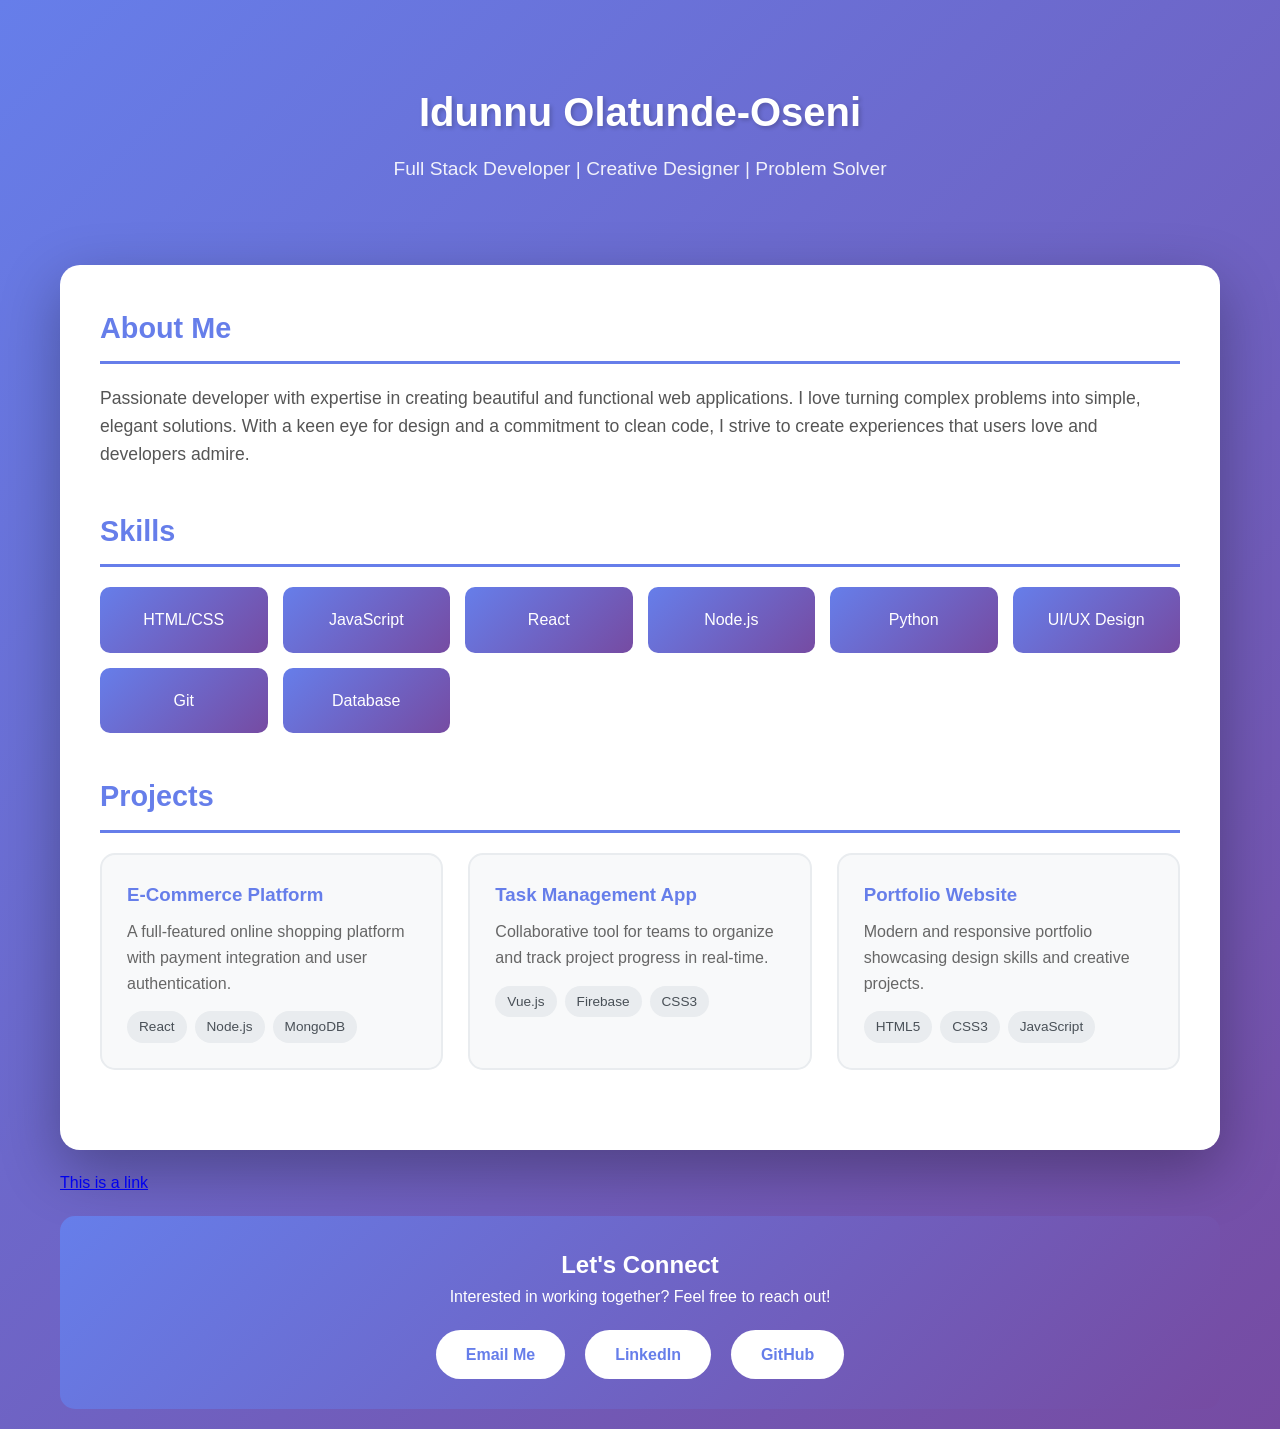
==== index.html @ c82afebd "First commit of my portfolio files" ====
<!DOCTYPE html>
<html lang="en"><head>
    <meta charset="UTF-8">
    <meta name="viewport" content="width=device-width, initial-scale=1.0">
    <title>My Portfolio</title>
    <style>
        * {
            margin: 0;
            padding: 0;
            box-sizing: border-box;
        }

        body {
            font-family: 'Segoe UI', Tahoma, Geneva, Verdana, sans-serif;
            line-height: 1.6;
            color: #333;
            background: linear-gradient(135deg, #667eea 0%, #764ba2 100%);
            min-height: 100vh;
        }

        .container {
            max-width: 1200px;
            margin: 0 auto;
            padding: 20px;
        }

        header {
            text-align: center;
            padding: 60px 20px;
            color: white;
            animation: fadeIn 1s ease-in;
        }

        .profile-img {
            width: 150px;
            height: 150px;
            border-radius: 50%;
            border: 5px solid white;
            margin-bottom: 20px;
            object-fit: cover;
            box-shadow: 0 10px 30px rgba(0,0,0,0.3);
            animation: scaleIn 0.8s ease-out;
        }

        h1 {
            font-size: 2.5em;
            margin-bottom: 10px;
            text-shadow: 2px 2px 4px rgba(0,0,0,0.2);
        }

        .tagline {
            font-size: 1.2em;
            opacity: 0.9;
        }

        .main-content {
            background: white;
            border-radius: 20px;
            padding: 40px;
            margin: 20px 0;
            box-shadow: 0 20px 60px rgba(0,0,0,0.3);
            animation: slideUp 0.8s ease-out;
        }

        .section {
            margin-bottom: 40px;
        }

        .section h2 {
            color: #667eea;
            margin-bottom: 20px;
            font-size: 1.8em;
            border-bottom: 3px solid #667eea;
            padding-bottom: 10px;
        }

        .about {
            font-size: 1.1em;
            color: #555;
        }

        .skills-grid {
            display: grid;
            grid-template-columns: repeat(auto-fit, minmax(150px, 1fr));
            gap: 15px;
            margin-top: 20px;
        }

        .skill-card {
            background: linear-gradient(135deg, #667eea 0%, #764ba2 100%);
            color: white;
            padding: 20px;
            border-radius: 10px;
            text-align: center;
            transition: transform 0.3s ease, box-shadow 0.3s ease;
            cursor: pointer;
        }

        .skill-card:hover {
            transform: translateY(-5px);
            box-shadow: 0 10px 25px rgba(102, 126, 234, 0.4);
        }

        .projects-grid {
            display: grid;
            grid-template-columns: repeat(auto-fit, minmax(280px, 1fr));
            gap: 25px;
            margin-top: 20px;
        }

        .project-card {
            background: #f8f9fa;
            border-radius: 15px;
            padding: 25px;
            transition: transform 0.3s ease, box-shadow 0.3s ease;
            border: 2px solid #e9ecef;
        }

        .project-card:hover {
            transform: translateY(-8px);
            box-shadow: 0 15px 35px rgba(0,0,0,0.15);
            border-color: #667eea;
        }

        .project-card h3 {
            color: #667eea;
            margin-bottom: 10px;
        }

        .project-card p {
            color: #666;
            margin-bottom: 15px;
        }

        .project-tags {
            display: flex;
            flex-wrap: wrap;
            gap: 8px;
        }

        .tag {
            background: #e9ecef;
            padding: 5px 12px;
            border-radius: 20px;
            font-size: 0.85em;
            color: #495057;
        }

        .contact {
            text-align: center;
            padding: 30px;
            background: linear-gradient(135deg, #667eea 0%, #764ba2 100%);
            color: white;
            border-radius: 15px;
            margin-top: 20px;
        }

        .contact-links {
            display: flex;
            justify-content: center;
            gap: 20px;
            margin-top: 20px;
            flex-wrap: wrap;
        }

        .contact-btn {
            background: white;
            color: #667eea;
            padding: 12px 30px;
            border-radius: 25px;
            text-decoration: none;
            font-weight: bold;
            transition: transform 0.3s ease, box-shadow 0.3s ease;
            display: inline-block;
        }

        .contact-btn:hover {
            transform: scale(1.05);
            box-shadow: 0 5px 20px rgba(0,0,0,0.3);
        }

        @keyframes fadeIn {
            from { opacity: 0; }
            to { opacity: 1; }
        }

        @keyframes slideUp {
            from { 
                opacity: 0;
                transform: translateY(30px);
            }
            to { 
                opacity: 1;
                transform: translateY(0);
            }
        }

        @keyframes scaleIn {
            from { 
                opacity: 0;
                transform: scale(0.8);
            }
            to { 
                opacity: 1;
                transform: scale(1);
            }
        }

        @media (max-width: 768px) {
            h1 {
                font-size: 2em;
            }

            .main-content {
                padding: 25px;
            }

            .section h2 {
                font-size: 1.5em;
            }

            .skills-grid {
                grid-template-columns: repeat(auto-fit, minmax(120px, 1fr));
            }

            .projects-grid {
                grid-template-columns: 1fr;
            }
        }

        @media (max-width: 480px) {
            header {
                padding: 40px 15px;
            }

            h1 {
                font-size: 1.8em;
            }

            .tagline {
                font-size: 1em;
            }

            .main-content {
                padding: 20px;
            }

            .contact-links {
                flex-direction: column;
                align-items: center;
            }
        }
    </style>
</head>
<body>
    <div class="container">
        <header>
            <h1>Idunnu Olatunde-Oseni</h1>
            <p class="tagline">Full Stack Developer | Creative Designer | Problem Solver</p>
        </header>

        <div class="main-content">
            <section class="section">
                <h2>About Me</h2>
                <p class="about">
                    Passionate developer with expertise in creating beautiful and functional web applications. 
                    I love turning complex problems into simple, elegant solutions. With a keen eye for design 
                    and a commitment to clean code, I strive to create experiences that users love and developers admire.
                </p>
            </section>

            <section class="section">
                <h2>Skills</h2>
                <div class="skills-grid">
                    <div class="skill-card">HTML/CSS</div>
                    <div class="skill-card">JavaScript</div>
                    <div class="skill-card">React</div>
                    <div class="skill-card">Node.js</div>
                    <div class="skill-card">Python</div>
                    <div class="skill-card">UI/UX Design</div>
                    <div class="skill-card">Git</div>
                    <div class="skill-card">Database</div>
                </div>
            </section>

            <section class="section">
                <h2>Projects</h2>
                <div class="projects-grid">
                    <div class="project-card">
                        <h3>E-Commerce Platform</h3>
                        <p>A full-featured online shopping platform with payment integration and user authentication.</p>
                        <div class="project-tags">
                            <span class="tag">React</span>
                            <span class="tag">Node.js</span>
                            <span class="tag">MongoDB</span>
                        </div>
                    </div>
                    <div class="project-card">
                        <h3>Task Management App</h3>
                        <p>Collaborative tool for teams to organize and track project progress in real-time.</p>
                        <div class="project-tags">
                            <span class="tag">Vue.js</span>
                            <span class="tag">Firebase</span>
                            <span class="tag">CSS3</span>
                        </div>
                    </div>
                    <div class="project-card">
                        <h3>Portfolio Website</h3>
                        <p>Modern and responsive portfolio showcasing design skills and creative projects.</p>
                        <div class="project-tags">
                            <span class="tag">HTML5</span>
                            <span class="tag">CSS3</span>
                            <span class="tag">JavaScript</span>
                        </div>
                    </div>
                </div>
            </section>
        </div>
        <a href="about.html">This is a link</a>

        <div class="contact">
            <h2>Let's Connect</h2>
            <p>Interested in working together? Feel free to reach out!</p>
            <div class="contact-links">
                <a href="mailto:your.email@example.com" class="contact-btn">Email Me</a>
                <a href="#" class="contact-btn">LinkedIn</a>
                <a href="#" class="contact-btn">GitHub</a>
            </div>
        </div>
    </div>

</body></html>
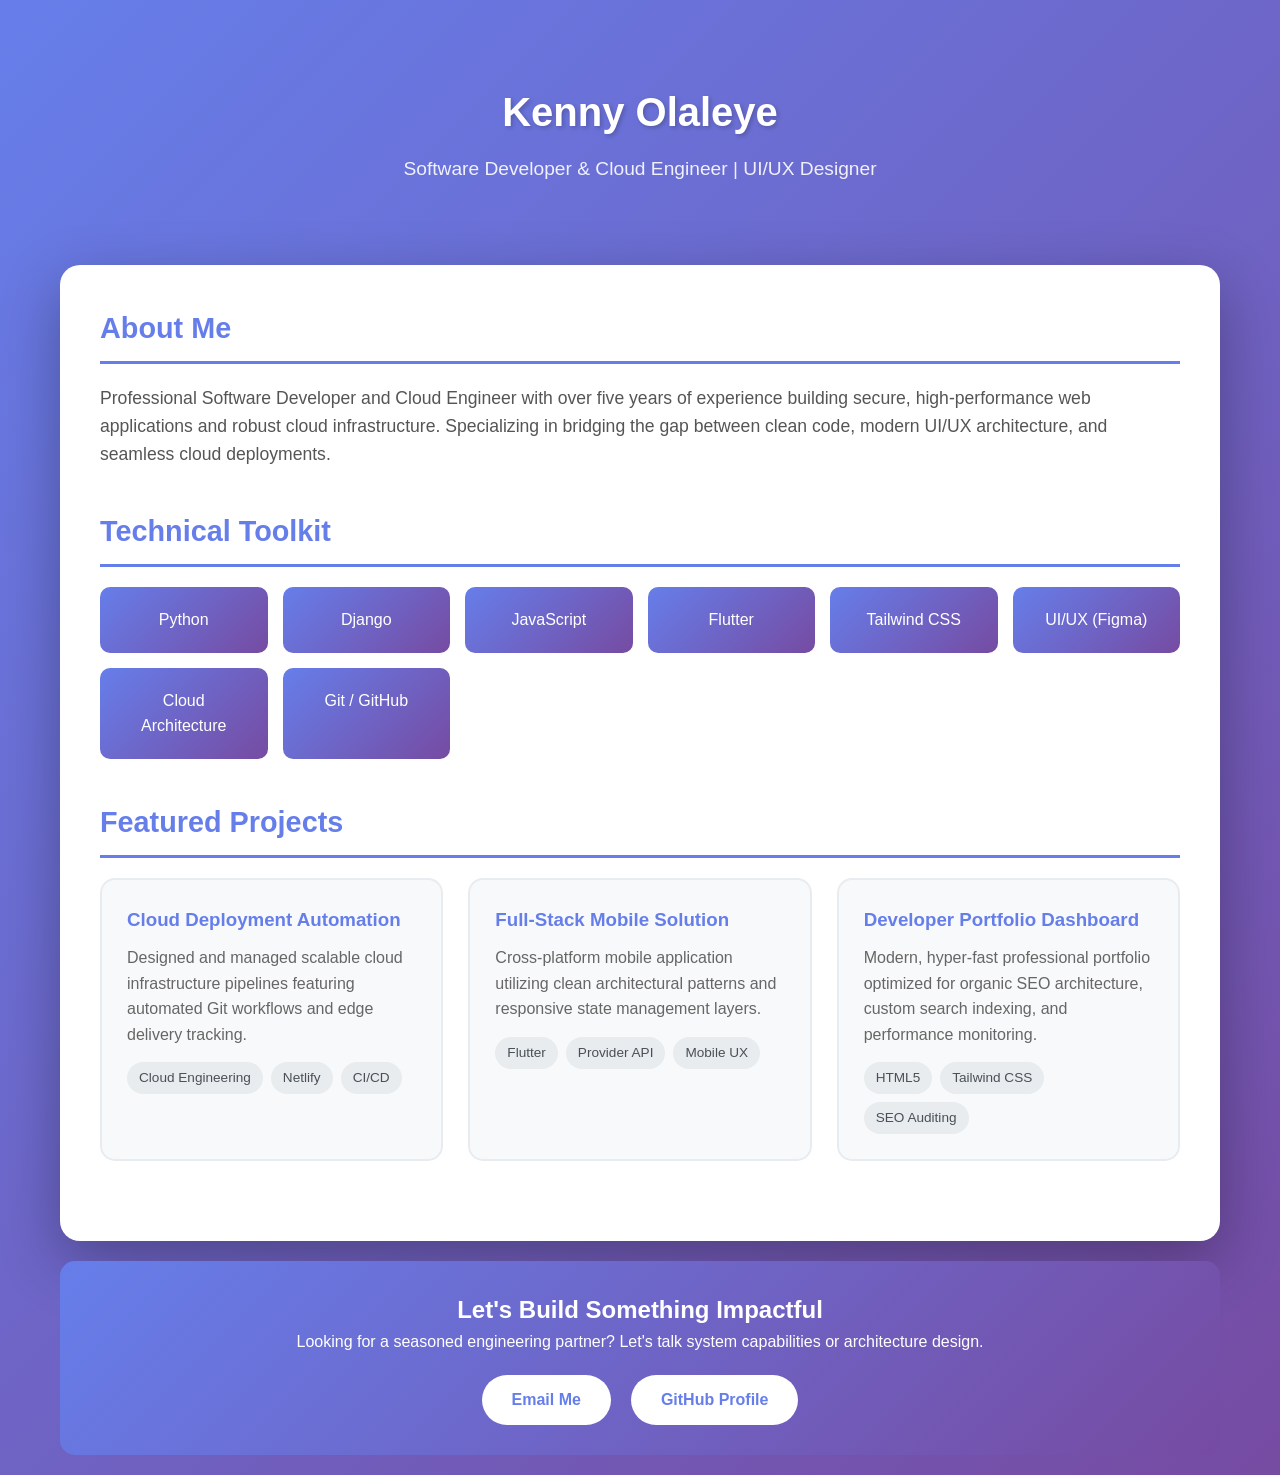
==== commit 9fc35f90: "Add Bing verification tag and optimize core professional SEO keywords" ====
--- a/index.html
+++ b/index.html
@@ -1,8 +1,13 @@
 <!DOCTYPE html>
-<html lang="en"><head>
+<html lang="en">
+<head>
     <meta charset="UTF-8">
     <meta name="viewport" content="width=device-width, initial-scale=1.0">
-    <title>My Portfolio</title>
+    <title>Idunnu Olatunde-oseni | Portfolio</title>
+    
+    <!-- Bing Webmaster Tools Verification Tag -->
+    <meta name="msvalidate.01" content="B39F372C4322E5FAC7801626B7F39C7C" />
+
     <style>
         * {
             margin: 0;
@@ -255,78 +260,74 @@
 <body>
     <div class="container">
         <header>
-            <h1>Idunnu Olatunde-Oseni</h1>
-            <p class="tagline">Full Stack Developer | Creative Designer | Problem Solver</p>
+            <h1>Kenny Olaleye</h1>
+            <p class="tagline">Software Developer & Cloud Engineer | UI/UX Designer</p>
         </header>
 
         <div class="main-content">
             <section class="section">
                 <h2>About Me</h2>
                 <p class="about">
-                    Passionate developer with expertise in creating beautiful and functional web applications. 
-                    I love turning complex problems into simple, elegant solutions. With a keen eye for design 
-                    and a commitment to clean code, I strive to create experiences that users love and developers admire.
+                    Professional Software Developer and Cloud Engineer with over five years of experience building secure, high-performance web applications and robust cloud infrastructure. Specializing in bridging the gap between clean code, modern UI/UX architecture, and seamless cloud deployments.
                 </p>
             </section>
 
             <section class="section">
-                <h2>Skills</h2>
+                <h2>Technical Toolkit</h2>
                 <div class="skills-grid">
-                    <div class="skill-card">HTML/CSS</div>
+                    <div class="skill-card">Python</div>
+                    <div class="skill-card">Django</div>
                     <div class="skill-card">JavaScript</div>
-                    <div class="skill-card">React</div>
-                    <div class="skill-card">Node.js</div>
-                    <div class="skill-card">Python</div>
-                    <div class="skill-card">UI/UX Design</div>
-                    <div class="skill-card">Git</div>
-                    <div class="skill-card">Database</div>
+                    <div class="skill-card">Flutter</div>
+                    <div class="skill-card">Tailwind CSS</div>
+                    <div class="skill-card">UI/UX (Figma)</div>
+                    <div class="skill-card">Cloud Architecture</div>
+                    <div class="skill-card">Git / GitHub</div>
                 </div>
             </section>
 
             <section class="section">
-                <h2>Projects</h2>
+                <h2>Featured Projects</h2>
                 <div class="projects-grid">
                     <div class="project-card">
-                        <h3>E-Commerce Platform</h3>
-                        <p>A full-featured online shopping platform with payment integration and user authentication.</p>
+                        <h3>Cloud Deployment Automation</h3>
+                        <p>Designed and managed scalable cloud infrastructure pipelines featuring automated Git workflows and edge delivery tracking.</p>
                         <div class="project-tags">
-                            <span class="tag">React</span>
-                            <span class="tag">Node.js</span>
-                            <span class="tag">MongoDB</span>
+                            <span class="tag">Cloud Engineering</span>
+                            <span class="tag">Netlify</span>
+                            <span class="tag">CI/CD</span>
                         </div>
                     </div>
                     <div class="project-card">
-                        <h3>Task Management App</h3>
-                        <p>Collaborative tool for teams to organize and track project progress in real-time.</p>
+                        <h3>Full-Stack Mobile Solution</h3>
+                        <p>Cross-platform mobile application utilizing clean architectural patterns and responsive state management layers.</p>
                         <div class="project-tags">
-                            <span class="tag">Vue.js</span>
-                            <span class="tag">Firebase</span>
-                            <span class="tag">CSS3</span>
+                            <span class="tag">Flutter</span>
+                            <span class="tag">Provider API</span>
+                            <span class="tag">Mobile UX</span>
                         </div>
                     </div>
                     <div class="project-card">
-                        <h3>Portfolio Website</h3>
-                        <p>Modern and responsive portfolio showcasing design skills and creative projects.</p>
+                        <h3>Developer Portfolio Dashboard</h3>
+                        <p>Modern, hyper-fast professional portfolio optimized for organic SEO architecture, custom search indexing, and performance monitoring.</p>
                         <div class="project-tags">
                             <span class="tag">HTML5</span>
-                            <span class="tag">CSS3</span>
-                            <span class="tag">JavaScript</span>
+                            <span class="tag">Tailwind CSS</span>
+                            <span class="tag">SEO Auditing</span>
                         </div>
                     </div>
                 </div>
             </section>
         </div>
-        <a href="about.html">This is a link</a>
 
         <div class="contact">
-            <h2>Let's Connect</h2>
-            <p>Interested in working together? Feel free to reach out!</p>
+            <h2>Let's Build Something Impactful</h2>
+            <p>Looking for a seasoned engineering partner? Let's talk system capabilities or architecture design.</p>
             <div class="contact-links">
-                <a href="mailto:your.email@example.com" class="contact-btn">Email Me</a>
-                <a href="#" class="contact-btn">LinkedIn</a>
-                <a href="#" class="contact-btn">GitHub</a>
+                <a href="mailto:olatundeidunnu@gmail.com" class="contact-btn">Email Me</a>
+                <a href="https://github.com/olatundeidunnu-blip" class="contact-btn">GitHub Profile</a>
             </div>
         </div>
     </div>
-
-</body></html>+</body>
+</html>
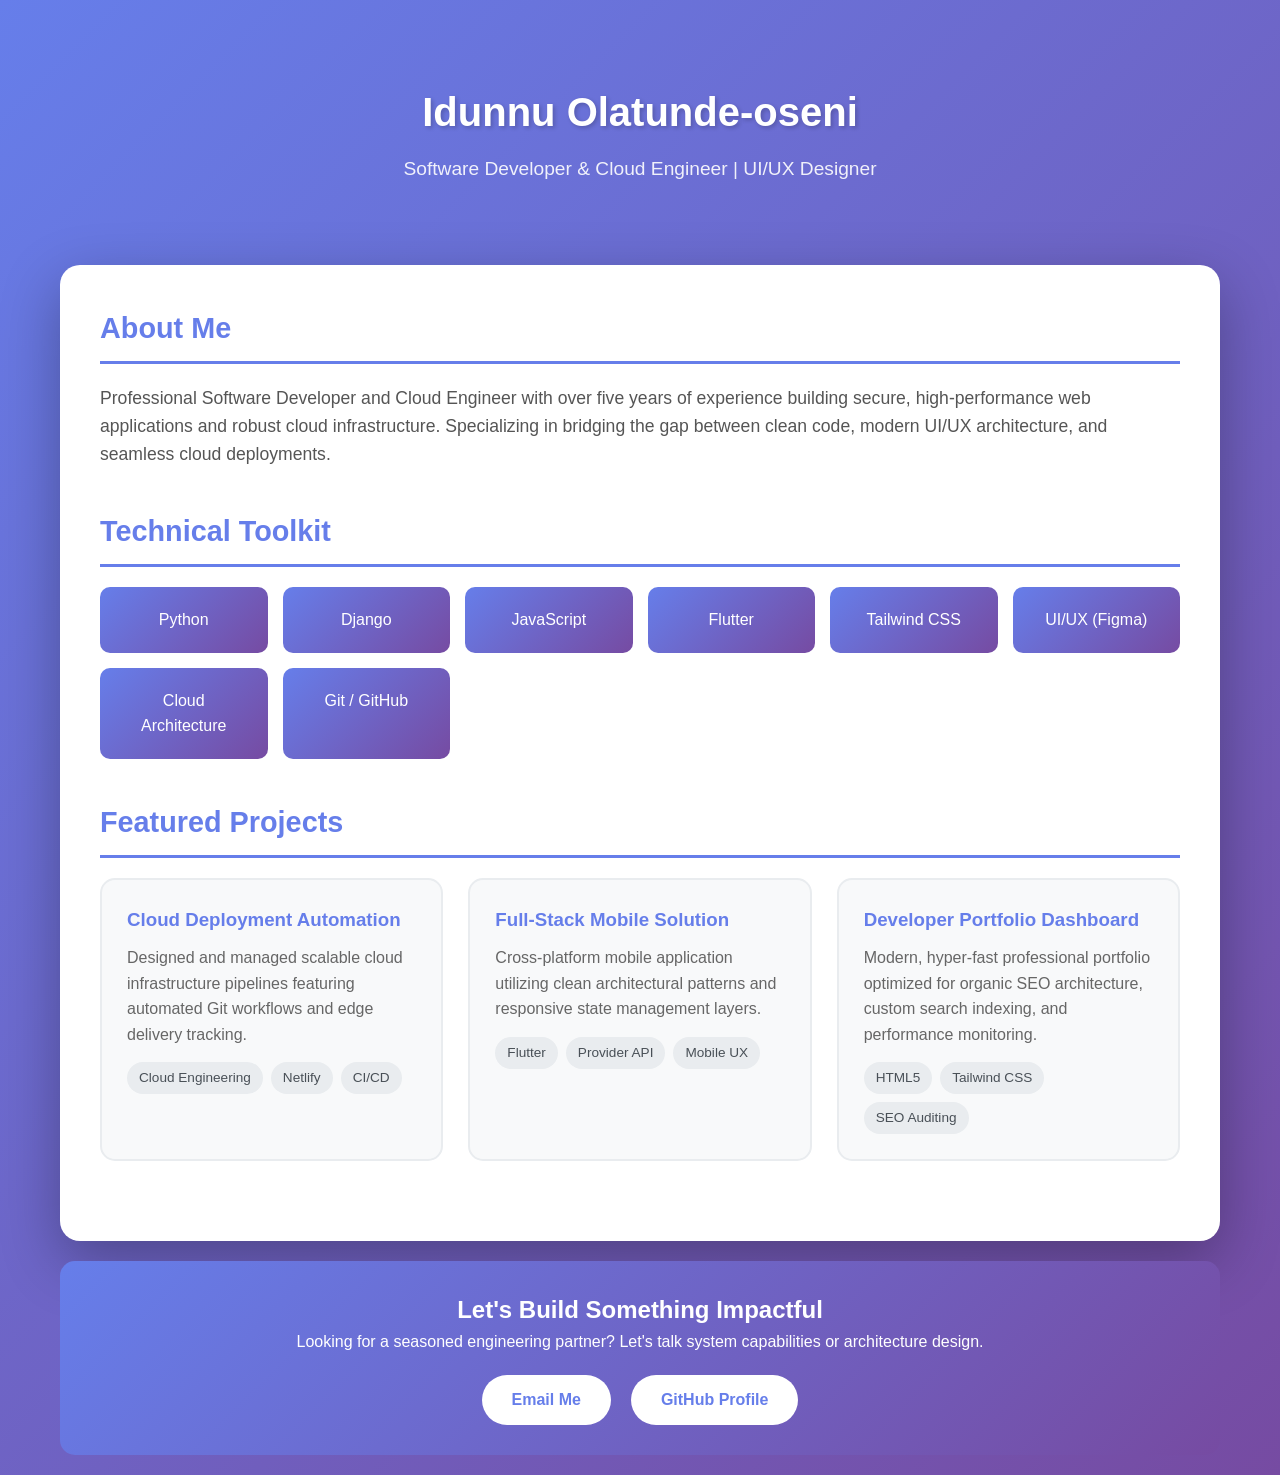
==== commit 6f428813: "Update portfolio experience and technical toolkit badges" ====
--- a/index.html
+++ b/index.html
@@ -260,7 +260,7 @@
 <body>
     <div class="container">
         <header>
-            <h1>Kenny Olaleye</h1>
+            <h1>Idunnu Olatunde-oseni</h1>
             <p class="tagline">Software Developer & Cloud Engineer | UI/UX Designer</p>
         </header>
 
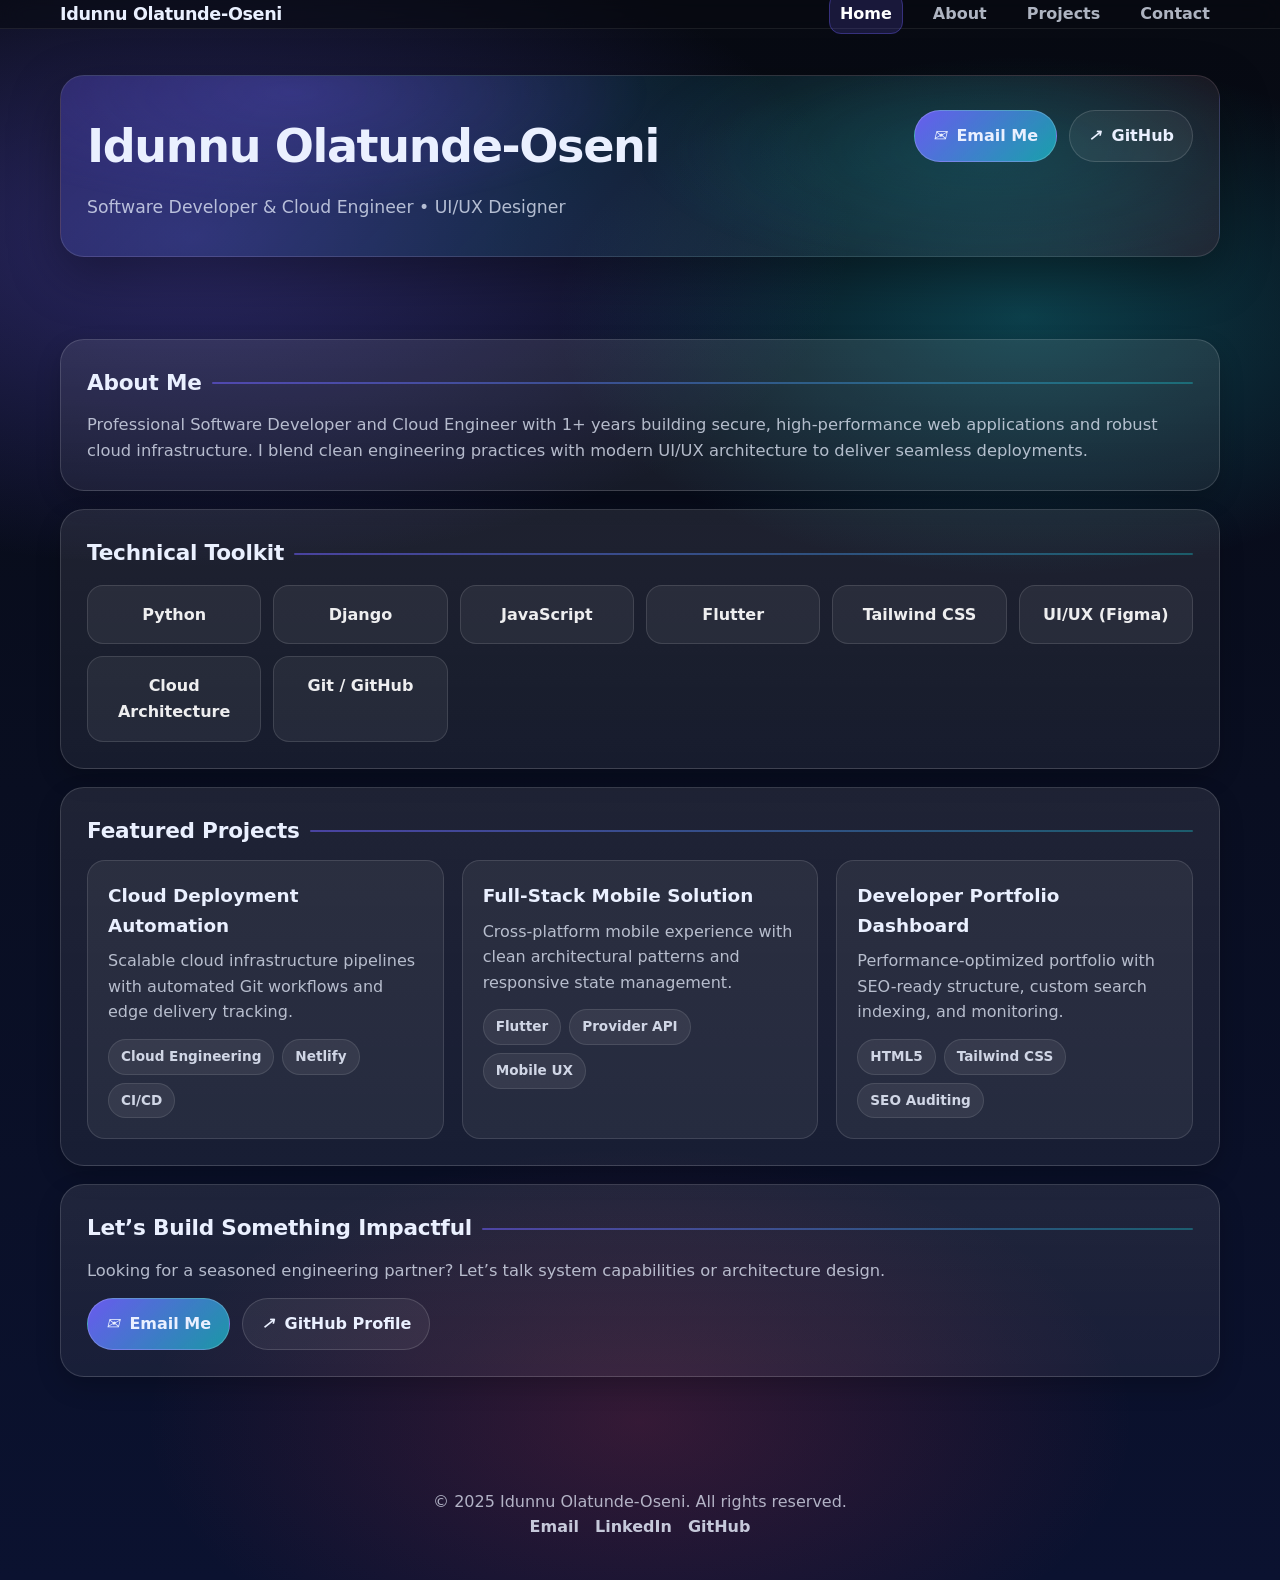
==== commit 228cc27e: "Refine portfolio content and layout adjustments" ====
--- a/index.html
+++ b/index.html
@@ -3,272 +3,49 @@
 <head>
     <meta charset="UTF-8">
     <meta name="viewport" content="width=device-width, initial-scale=1.0">
-    <title>Idunnu Olatunde-oseni | Portfolio</title>
+<title>Olatunde-Oseni | Portfolio</title>
     
     <!-- Bing Webmaster Tools Verification Tag -->
     <meta name="msvalidate.01" content="B39F372C4322E5FAC7801626B7F39C7C" />
 
-    <style>
-        * {
-            margin: 0;
-            padding: 0;
-            box-sizing: border-box;
-        }
+    <link rel="stylesheet" href="styles.css">
 
-        body {
-            font-family: 'Segoe UI', Tahoma, Geneva, Verdana, sans-serif;
-            line-height: 1.6;
-            color: #333;
-            background: linear-gradient(135deg, #667eea 0%, #764ba2 100%);
-            min-height: 100vh;
-        }
-
-        .container {
-            max-width: 1200px;
-            margin: 0 auto;
-            padding: 20px;
-        }
-
-        header {
-            text-align: center;
-            padding: 60px 20px;
-            color: white;
-            animation: fadeIn 1s ease-in;
-        }
-
-        .profile-img {
-            width: 150px;
-            height: 150px;
-            border-radius: 50%;
-            border: 5px solid white;
-            margin-bottom: 20px;
-            object-fit: cover;
-            box-shadow: 0 10px 30px rgba(0,0,0,0.3);
-            animation: scaleIn 0.8s ease-out;
-        }
-
-        h1 {
-            font-size: 2.5em;
-            margin-bottom: 10px;
-            text-shadow: 2px 2px 4px rgba(0,0,0,0.2);
-        }
-
-        .tagline {
-            font-size: 1.2em;
-            opacity: 0.9;
-        }
-
-        .main-content {
-            background: white;
-            border-radius: 20px;
-            padding: 40px;
-            margin: 20px 0;
-            box-shadow: 0 20px 60px rgba(0,0,0,0.3);
-            animation: slideUp 0.8s ease-out;
-        }
-
-        .section {
-            margin-bottom: 40px;
-        }
-
-        .section h2 {
-            color: #667eea;
-            margin-bottom: 20px;
-            font-size: 1.8em;
-            border-bottom: 3px solid #667eea;
-            padding-bottom: 10px;
-        }
-
-        .about {
-            font-size: 1.1em;
-            color: #555;
-        }
-
-        .skills-grid {
-            display: grid;
-            grid-template-columns: repeat(auto-fit, minmax(150px, 1fr));
-            gap: 15px;
-            margin-top: 20px;
-        }
-
-        .skill-card {
-            background: linear-gradient(135deg, #667eea 0%, #764ba2 100%);
-            color: white;
-            padding: 20px;
-            border-radius: 10px;
-            text-align: center;
-            transition: transform 0.3s ease, box-shadow 0.3s ease;
-            cursor: pointer;
-        }
-
-        .skill-card:hover {
-            transform: translateY(-5px);
-            box-shadow: 0 10px 25px rgba(102, 126, 234, 0.4);
-        }
-
-        .projects-grid {
-            display: grid;
-            grid-template-columns: repeat(auto-fit, minmax(280px, 1fr));
-            gap: 25px;
-            margin-top: 20px;
-        }
-
-        .project-card {
-            background: #f8f9fa;
-            border-radius: 15px;
-            padding: 25px;
-            transition: transform 0.3s ease, box-shadow 0.3s ease;
-            border: 2px solid #e9ecef;
-        }
-
-        .project-card:hover {
-            transform: translateY(-8px);
-            box-shadow: 0 15px 35px rgba(0,0,0,0.15);
-            border-color: #667eea;
-        }
-
-        .project-card h3 {
-            color: #667eea;
-            margin-bottom: 10px;
-        }
-
-        .project-card p {
-            color: #666;
-            margin-bottom: 15px;
-        }
-
-        .project-tags {
-            display: flex;
-            flex-wrap: wrap;
-            gap: 8px;
-        }
-
-        .tag {
-            background: #e9ecef;
-            padding: 5px 12px;
-            border-radius: 20px;
-            font-size: 0.85em;
-            color: #495057;
-        }
-
-        .contact {
-            text-align: center;
-            padding: 30px;
-            background: linear-gradient(135deg, #667eea 0%, #764ba2 100%);
-            color: white;
-            border-radius: 15px;
-            margin-top: 20px;
-        }
-
-        .contact-links {
-            display: flex;
-            justify-content: center;
-            gap: 20px;
-            margin-top: 20px;
-            flex-wrap: wrap;
-        }
-
-        .contact-btn {
-            background: white;
-            color: #667eea;
-            padding: 12px 30px;
-            border-radius: 25px;
-            text-decoration: none;
-            font-weight: bold;
-            transition: transform 0.3s ease, box-shadow 0.3s ease;
-            display: inline-block;
-        }
-
-        .contact-btn:hover {
-            transform: scale(1.05);
-            box-shadow: 0 5px 20px rgba(0,0,0,0.3);
-        }
-
-        @keyframes fadeIn {
-            from { opacity: 0; }
-            to { opacity: 1; }
-        }
-
-        @keyframes slideUp {
-            from { 
-                opacity: 0;
-                transform: translateY(30px);
-            }
-            to { 
-                opacity: 1;
-                transform: translateY(0);
-            }
-        }
-
-        @keyframes scaleIn {
-            from { 
-                opacity: 0;
-                transform: scale(0.8);
-            }
-            to { 
-                opacity: 1;
-                transform: scale(1);
-            }
-        }
-
-        @media (max-width: 768px) {
-            h1 {
-                font-size: 2em;
-            }
-
-            .main-content {
-                padding: 25px;
-            }
-
-            .section h2 {
-                font-size: 1.5em;
-            }
-
-            .skills-grid {
-                grid-template-columns: repeat(auto-fit, minmax(120px, 1fr));
-            }
-
-            .projects-grid {
-                grid-template-columns: 1fr;
-            }
-        }
-
-        @media (max-width: 480px) {
-            header {
-                padding: 40px 15px;
-            }
-
-            h1 {
-                font-size: 1.8em;
-            }
-
-            .tagline {
-                font-size: 1em;
-            }
-
-            .main-content {
-                padding: 20px;
-            }
-
-            .contact-links {
-                flex-direction: column;
-                align-items: center;
-            }
-        }
-    </style>
 </head>
 <body>
+    <nav>
+        <div class="nav-container">
+            <div class="logo">Idunnu Olatunde-Oseni</div>
+            <ul class="nav-links">
+                <li><a href="index.html" class="active">Home</a></li>
+                <li><a href="about.html">About</a></li>
+                <li><a href="project.html">Projects</a></li>
+                <li><a href="contact.html">Contact</a></li>
+            </ul>
+        </div>
+    </nav>
+
     <div class="container">
-        <header>
-            <h1>Idunnu Olatunde-oseni</h1>
-            <p class="tagline">Software Developer & Cloud Engineer | UI/UX Designer</p>
-        </header>
+        <section class="hero">
+            <div class="hero-inner">
+                <div class="hero-content">
+                    <div class="hero-title">
+                        <h1>Idunnu Olatunde-Oseni</h1>
+                        <p class="tagline">Software Developer & Cloud Engineer • UI/UX Designer</p>
+                    </div>
+                    <div style="display:flex; gap:12px; flex-wrap:wrap">
+                        <a class="btn primary" href="mailto:olatundeidunnu@gmail.com"><i aria-hidden="true">✉</i> Email Me</a>
+                        <a class="btn" href="https://github.com/olatundeidunnu-blip" target="_blank" rel="noopener"><i aria-hidden="true">↗</i> GitHub</a>
+                    </div>
+                </div>
+            </div>
+        </section>
 
-        <div class="main-content">
+        <main>
             <section class="section">
                 <h2>About Me</h2>
                 <p class="about">
-                    Professional Software Developer and Cloud Engineer with over five years of experience building secure, high-performance web applications and robust cloud infrastructure. Specializing in bridging the gap between clean code, modern UI/UX architecture, and seamless cloud deployments.
+                    Professional Software Developer and Cloud Engineer with 1+ years building secure, high-performance web applications and robust cloud infrastructure.
+                    I blend clean engineering practices with modern UI/UX architecture to deliver seamless deployments.
                 </p>
             </section>
 
@@ -288,28 +65,28 @@
 
             <section class="section">
                 <h2>Featured Projects</h2>
-                <div class="projects-grid">
-                    <div class="project-card">
+                <div class="grid-3">
+                    <div class="card">
                         <h3>Cloud Deployment Automation</h3>
-                        <p>Designed and managed scalable cloud infrastructure pipelines featuring automated Git workflows and edge delivery tracking.</p>
+                        <p>Scalable cloud infrastructure pipelines with automated Git workflows and edge delivery tracking.</p>
                         <div class="project-tags">
                             <span class="tag">Cloud Engineering</span>
                             <span class="tag">Netlify</span>
                             <span class="tag">CI/CD</span>
                         </div>
                     </div>
-                    <div class="project-card">
+                    <div class="card">
                         <h3>Full-Stack Mobile Solution</h3>
-                        <p>Cross-platform mobile application utilizing clean architectural patterns and responsive state management layers.</p>
+                        <p>Cross-platform mobile experience with clean architectural patterns and responsive state management.</p>
                         <div class="project-tags">
                             <span class="tag">Flutter</span>
                             <span class="tag">Provider API</span>
                             <span class="tag">Mobile UX</span>
                         </div>
                     </div>
-                    <div class="project-card">
+                    <div class="card">
                         <h3>Developer Portfolio Dashboard</h3>
-                        <p>Modern, hyper-fast professional portfolio optimized for organic SEO architecture, custom search indexing, and performance monitoring.</p>
+                        <p>Performance-optimized portfolio with SEO-ready structure, custom search indexing, and monitoring.</p>
                         <div class="project-tags">
                             <span class="tag">HTML5</span>
                             <span class="tag">Tailwind CSS</span>
@@ -318,16 +95,27 @@
                     </div>
                 </div>
             </section>
-        </div>
 
-        <div class="contact">
-            <h2>Let's Build Something Impactful</h2>
-            <p>Looking for a seasoned engineering partner? Let's talk system capabilities or architecture design.</p>
-            <div class="contact-links">
-                <a href="mailto:olatundeidunnu@gmail.com" class="contact-btn">Email Me</a>
-                <a href="https://github.com/olatundeidunnu-blip" class="contact-btn">GitHub Profile</a>
+            <section class="section" style="margin-top:18px;">
+                <h2>Let’s Build Something Impactful</h2>
+                <p class="about" style="margin-bottom:14px;">Looking for a seasoned engineering partner? Let’s talk system capabilities or architecture design.</p>
+                <div style="display:flex; gap:12px; flex-wrap:wrap">
+                    <a class="btn primary" href="mailto:olatundeidunnu@gmail.com"><i aria-hidden="true">✉</i> Email Me</a>
+                    <a class="btn" href="https://github.com/olatundeidunnu-blip" target="_blank" rel="noopener"><i aria-hidden="true">↗</i> GitHub Profile</a>
+                </div>
+            </section>
+        </main>
+    </div>
+
+    <footer>
+        <div class="container">
+            <p>© 2025 Idunnu Olatunde-Oseni. All rights reserved.</p>
+            <div class="social-links">
+                <a href="mailto:olatundeidunnu@gmail.com">Email</a>
+                <a href="#" target="_blank" rel="noopener">LinkedIn</a>
+                <a href="https://github.com/olatundeidunnu-blip" target="_blank" rel="noopener">GitHub</a>
             </div>
         </div>
-    </div>
+    </footer>
 </body>
-</html>+</html>
--- a/styles.css
+++ b/styles.css
@@ -0,0 +1,271 @@
+/*
+  Professional Portfolio Theme (shared across index/about/project/contact)
+  - Keep this file free of page-specific markup.
+*/
+
+:root{
+  --bg0:#070A12;
+  --bg1:#0B1230;
+  --card: rgba(255,255,255,.08);
+  --card2: rgba(255,255,255,.10);
+  --border: rgba(255,255,255,.14);
+  --text:#EAF0FF;
+  --muted: rgba(234,240,255,.74);
+  --muted2: rgba(234,240,255,.60);
+
+  --primary:#6D5EF8;
+  --primary2:#19C6D0;
+  --primary3:#F43F5E;
+
+  --shadow: 0 18px 50px rgba(0,0,0,.35);
+  --shadow2: 0 10px 25px rgba(0,0,0,.20);
+
+  --radius-xl: 24px;
+  --radius-lg: 18px;
+  --radius-md: 12px;
+
+  --max: 1200px;
+
+  --focus: 0 0 0 4px rgba(109,94,248,.30);
+}
+
+/* Base */
+*{margin:0;padding:0;box-sizing:border-box}
+html{scroll-behavior:smooth}
+body{
+  font-family: ui-sans-serif, system-ui, -apple-system, Segoe UI, Roboto, Helvetica, Arial, "Apple Color Emoji","Segoe UI Emoji";
+  line-height:1.6;
+  background: radial-gradient(1200px 600px at 15% 15%, rgba(109,94,248,.35), transparent 55%),
+              radial-gradient(900px 500px at 80% 20%, rgba(25,198,208,.28), transparent 52%),
+              radial-gradient(900px 500px at 50% 90%, rgba(244,63,94,.18), transparent 55%),
+              linear-gradient(180deg, var(--bg0) 0%, var(--bg1) 100%);
+  color:var(--text);
+  min-height:100vh;
+}
+
+a{color:inherit}
+
+/* Layout */
+.container{max-width:var(--max);margin:0 auto;padding:0 20px}
+
+.nav-container{
+  max-width:var(--max);
+  margin:0 auto;
+  padding: 0 20px;
+  display:flex;
+  align-items:center;
+  justify-content:space-between;
+  gap:16px;
+}
+
+main{padding:56px 0}
+
+/* Nav */
+nav{
+  position:sticky;
+  top:0;
+  z-index:50;
+  backdrop-filter: blur(14px);
+  background: rgba(8,10,18,.55);
+  border-bottom: 1px solid rgba(255,255,255,.08);
+}
+
+.logo{
+  font-size:1.1rem;
+  font-weight:700;
+  letter-spacing:-.02em;
+}
+
+.nav-links{list-style:none;display:flex;gap:20px;align-items:center;flex-wrap:wrap}
+.nav-links a{
+  text-decoration:none;
+  font-weight:600;
+  color: var(--muted);
+  padding: 10px 10px;
+  border-radius: 12px;
+  transition: background .2s ease, color .2s ease;
+}
+.nav-links a:hover{background: rgba(255,255,255,.06); color: var(--text)}
+.nav-links a.active{color: #fff; background: rgba(109,94,248,.18); border: 1px solid rgba(109,94,248,.35)}
+
+/* Sections */
+.section{
+  background: linear-gradient(180deg, rgba(255,255,255,.09) 0%, rgba(255,255,255,.06) 100%);
+  border: 1px solid var(--border);
+  border-radius: var(--radius-xl);
+  box-shadow: var(--shadow2);
+  padding: 26px;
+}
+
+.section + .section{margin-top:18px}
+
+.section h2{
+  font-size:1.35rem;
+  margin-bottom: 12px;
+  letter-spacing: -0.01em;
+  display:flex;
+  align-items:center;
+  gap:10px;
+}
+
+.section h2::after{
+  content:"";
+  height:2px;
+  flex:1;
+  background: linear-gradient(90deg, rgba(109,94,248,.85), rgba(25,198,208,.55));
+  border-radius:999px;
+  opacity:.65;
+}
+
+.about{color:var(--muted); font-size:1.02rem;}
+
+/* Hero card (index) */
+.hero{
+  padding: 46px 0 26px;
+}
+.hero-inner{
+  background: linear-gradient(135deg, rgba(109,94,248,.22) 0%, rgba(25,198,208,.10) 45%, rgba(244,63,94,.10) 100%);
+  border: 1px solid rgba(255,255,255,.12);
+  border-radius: var(--radius-xl);
+  box-shadow: var(--shadow);
+  padding: 34px 26px;
+  position:relative;
+  overflow:hidden;
+}
+.hero-inner::before{
+  content:"";
+  position:absolute;
+  inset:-2px;
+  background: radial-gradient(600px 200px at 20% 10%, rgba(109,94,248,.45), transparent 60%),
+              radial-gradient(600px 220px at 80% 40%, rgba(25,198,208,.35), transparent 60%);
+  opacity:.55;
+  pointer-events:none;
+}
+
+.hero-content{position:relative; z-index:1; display:flex; gap:22px; align-items:flex-start; justify-content:space-between; flex-wrap:wrap}
+.hero-title{min-width: 260px;}
+.hero h1{font-size: clamp(2.0rem, 3.6vw, 3.2rem); letter-spacing:-.03em; margin-bottom:10px;}
+.hero .tagline{color: var(--muted); font-size:1.08rem; max-width: 720px}
+
+/* Buttons */
+.btn{
+  display:inline-flex;
+  align-items:center;
+  justify-content:center;
+  gap:10px;
+  padding: 12px 18px;
+  border-radius: 999px;
+  text-decoration:none;
+  font-weight:700;
+  border: 1px solid rgba(255,255,255,.14);
+  background: rgba(255,255,255,.06);
+  transition: transform .2s ease, box-shadow .2s ease, background .2s ease;
+}
+.btn:hover{transform: translateY(-2px); background: rgba(255,255,255,.10); box-shadow: 0 10px 25px rgba(0,0,0,.20)}
+.btn.primary{background: linear-gradient(135deg, rgba(109,94,248,.95), rgba(25,198,208,.72)); border-color: rgba(255,255,255,.18)}
+
+/* Cards / grids */
+.skills-grid{display:grid;grid-template-columns: repeat(auto-fit, minmax(150px, 1fr));gap:12px;margin-top:14px}
+.skill-card{
+  background: rgba(255,255,255,.06);
+  border: 1px solid rgba(255,255,255,.12);
+  border-radius: 16px;
+  padding: 16px 12px;
+  text-align:center;
+  font-weight:700;
+  color: rgba(255,255,255,.92);
+  transition: transform .2s ease, box-shadow .2s ease, border-color .2s ease;
+}
+.skill-card:hover{transform: translateY(-4px); box-shadow: 0 18px 40px rgba(0,0,0,.28); border-color: rgba(109,94,248,.40)}
+
+.grid-3{display:grid;grid-template-columns: repeat(auto-fit, minmax(280px, 1fr));gap:18px}
+
+.card{
+  background: rgba(255,255,255,.06);
+  border: 1px solid rgba(255,255,255,.12);
+  border-radius: var(--radius-lg);
+  padding: 20px;
+  transition: transform .25s ease, box-shadow .25s ease, border-color .25s ease;
+}
+.card:hover{transform: translateY(-8px); border-color: rgba(109,94,248,.35); box-shadow: 0 24px 60px rgba(0,0,0,.35)}
+
+.card h3{font-size:1.15rem; margin-bottom:8px}
+.card p{color: var(--muted); margin-bottom: 14px}
+
+.project-tags{display:flex;flex-wrap:wrap;gap:8px}
+.tag{
+  border-radius: 999px;
+  padding: 6px 12px;
+  background: rgba(255,255,255,.07);
+  border: 1px solid rgba(255,255,255,.10);
+  color: rgba(234,240,255,.86);
+  font-size: .85rem;
+  font-weight:600;
+}
+
+/* Contact */
+.contact-grid{display:grid; grid-template-columns: 1.3fr .9fr; gap:18px; align-items:start}
+.contact-card{
+  background: rgba(255,255,255,.06);
+  border: 1px solid rgba(255,255,255,.12);
+  border-radius: var(--radius-xl);
+  padding: 22px;
+  box-shadow: var(--shadow2);
+}
+
+.contact-card h2{margin-bottom:8px}
+
+.contact-intro{color: var(--muted); margin-bottom:16px}
+
+.contact-form{display:grid; gap:12px}
+.form-group{display:grid; gap:8px}
+label{font-weight:700; color: rgba(234,240,255,.92)}
+
+input, textarea{
+  width:100%;
+  padding: 12px 14px;
+  border-radius: 14px;
+  border: 1px solid rgba(255,255,255,.16);
+  background: rgba(0,0,0,.12);
+  color: var(--text);
+  outline: none;
+}
+input::placeholder, textarea::placeholder{color: rgba(234,240,255,.45)}
+input:focus, textarea:focus{box-shadow: var(--focus); border-color: rgba(109,94,248,.55)}
+
+.submit-btn{justify-self:flex-start}
+
+.form-message{display:none; margin-top:10px; padding: 12px 14px; border-radius: 14px; border: 1px solid rgba(255,255,255,.14)}
+.form-message .success{color:#B8FFCC}
+.form-message .error{color:#FFC2C2}
+
+.contact-info h3{margin-bottom:10px}
+.info-item{display:flex; gap:12px; padding: 12px 0; border-top: 1px solid rgba(255,255,255,.10)}
+.info-item:first-of-type{border-top:none; padding-top:0}
+.info-icon{width:34px; height:34px; display:flex; align-items:center; justify-content:center; border-radius: 12px; background: rgba(109,94,248,.18); border: 1px solid rgba(109,94,248,.25)}
+
+.social-icons{display:flex; gap:10px; flex-wrap:wrap; margin-top:8px}
+.social-icons a{display:inline-flex; padding:10px 14px; border-radius: 14px; text-decoration:none; background: rgba(255,255,255,.06); border: 1px solid rgba(255,255,255,.12); font-weight:700; color: var(--muted); transition: transform .2s ease, background .2s ease, color .2s ease}
+.social-icons a:hover{transform: translateY(-2px); background: rgba(255,255,255,.10); color: var(--text)}
+
+/* Footer */
+footer{
+  margin-top: 30px;
+  padding: 26px 0 40px;
+  color: rgba(234,240,255,.72);
+  text-align:center;
+}
+footer .social-links{justify-content:center}
+.social-links{display:flex; gap:16px; flex-wrap:wrap}
+.social-links a{color: rgba(234,240,255,.82); text-decoration:none; font-weight:700}
+
+/* Responsive */
+@media (max-width: 900px){
+  .contact-grid{grid-template-columns: 1fr}
+}
+
+@media (max-width: 520px){
+  main{padding:40px 0}
+  .section{padding: 18px}
+}
+
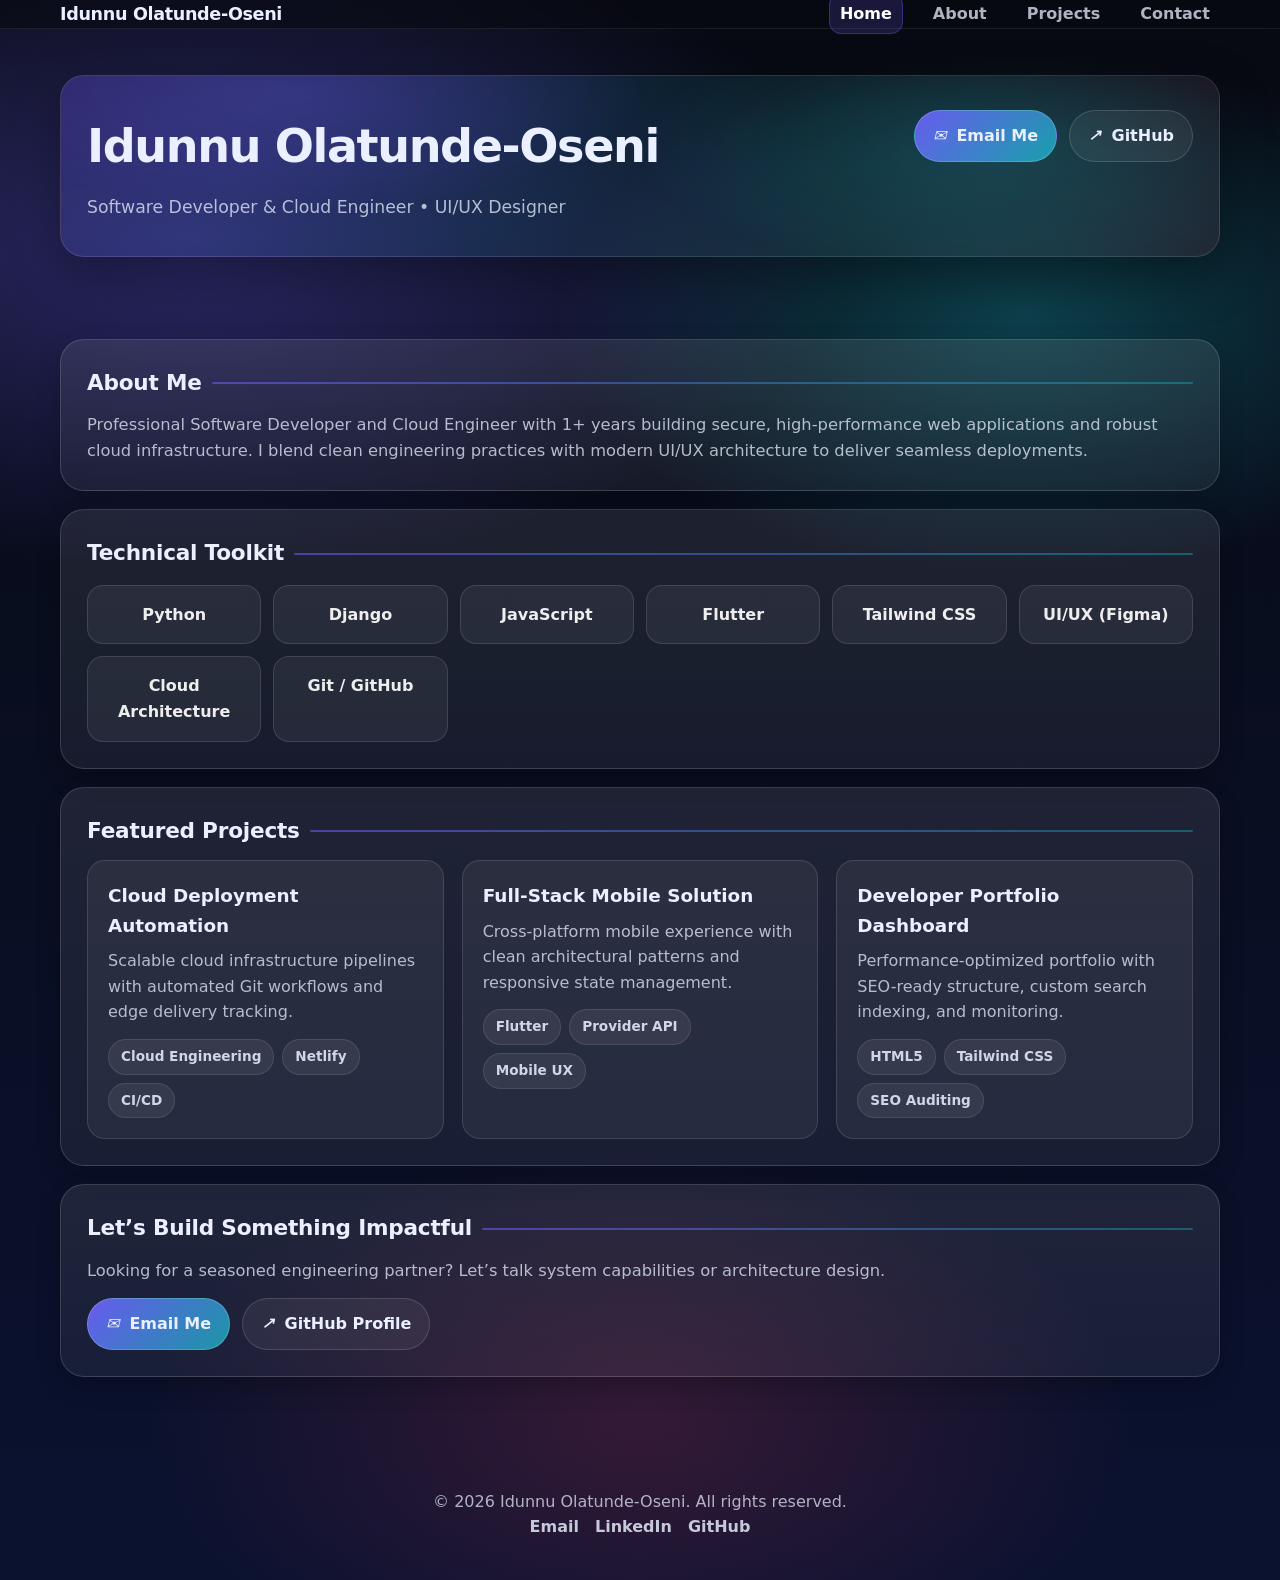
==== commit 5abed7c1: "Add professional SEO meta configuration tags" ====
--- a/index.html
+++ b/index.html
@@ -1,15 +1,21 @@
 <!DOCTYPE html>
 <html lang="en">
 <head>
+    <!-- Base Page Configuration -->
     <meta charset="UTF-8">
     <meta name="viewport" content="width=device-width, initial-scale=1.0">
-<title>Olatunde-Oseni | Portfolio</title>
     
+    <!-- Search Engine Optimization (SEO) -->
+    <title>Idunnu Olatunde-Oseni | Cloud Engineer &amp; Full-Stack Developer</title>
+    <meta name="description" content="Professional portfolio of Idunnu Olatunde-Oseni, a Cloud Engineer, Full-Stack Developer, and UI/UX Designer specializing in Python, Django, Flutter, Tailwind CSS, and robust cloud infrastructure solutions.">
+    <meta name="keywords" content="Idunnu Olatunde-Oseni, Cloud Engineer, Full-Stack Developer, UI/UX Designer, Python, Django, Flutter, Tailwind CSS, Figma, Cloud Architecture, Software Developer Portfolio">
+    <meta name="robots" content="index, follow">
+
     <!-- Bing Webmaster Tools Verification Tag -->
     <meta name="msvalidate.01" content="B39F372C4322E5FAC7801626B7F39C7C" />
 
+    <!-- Style Attachments -->
     <link rel="stylesheet" href="styles.css">
-
 </head>
 <body>
     <nav>
@@ -109,7 +115,7 @@
 
     <footer>
         <div class="container">
-            <p>© 2025 Idunnu Olatunde-Oseni. All rights reserved.</p>
+            <p>© 2026 Idunnu Olatunde-Oseni. All rights reserved.</p>
             <div class="social-links">
                 <a href="mailto:olatundeidunnu@gmail.com">Email</a>
                 <a href="#" target="_blank" rel="noopener">LinkedIn</a>
@@ -118,4 +124,4 @@
         </div>
     </footer>
 </body>
-</html>
+</html>
